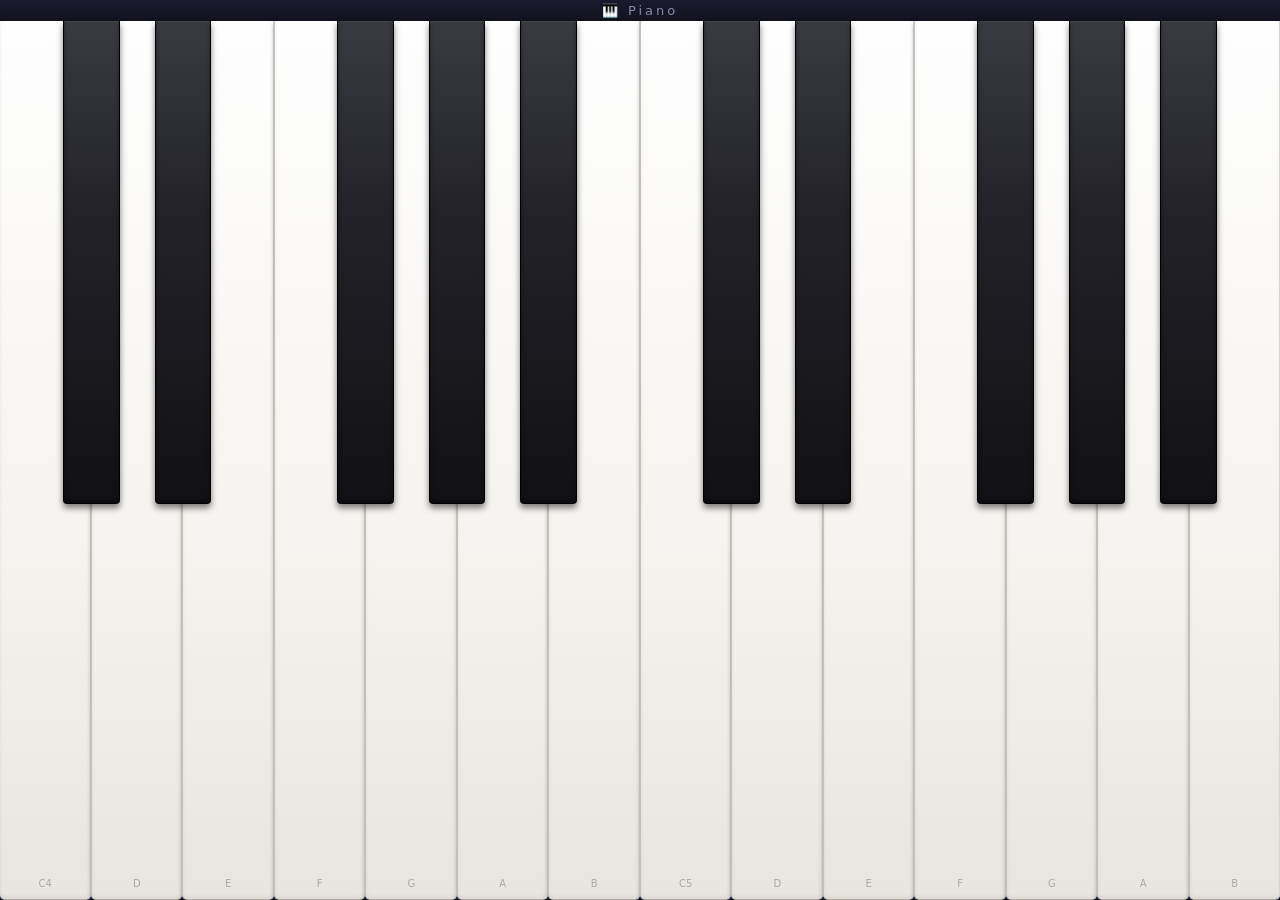
==== apps/piano/index.html @ 43053693 "Refactor portfolio grid to use JS dynamic loading and fix layout issues" ====
<!DOCTYPE html>
<html lang="es">
<head>
    <meta charset="UTF-8">
    <meta name="viewport" content="width=device-width, initial-scale=1.0, maximum-scale=1.0, user-scalable=no">
    <meta name="theme-color" content="#12121f">
    <meta name="apple-mobile-web-app-capable" content="yes">
    <meta name="mobile-web-app-capable" content="yes">
    <meta name="description" content="Piano virtual simple para tocar desde el celular">
    <title>🎹 Piano</title>
    <link rel="stylesheet" href="style.css">
</head>
<body>
    <div id="app">
        <header id="header">
            <h1>🎹 Piano</h1>
            <p class="hint">Teclado: A-L teclas blancas · W,E,T,Y,U,O,P negras</p>
        </header>
        <div id="piano" role="application" aria-label="Piano virtual"></div>
    </div>
    <script src="app.js"></script>
</body>
</html>
---- apps/piano/style.css ----
/* ── Reset & Base ── */
*, *::before, *::after {
    margin: 0;
    padding: 0;
    box-sizing: border-box;
}

html, body {
    height: 100%;
    overflow: hidden;
    overscroll-behavior: none;
    background: #12121f;
    font-family: 'Segoe UI', system-ui, sans-serif;
    user-select: none;
    -webkit-user-select: none;
    touch-action: none;
    -webkit-touch-callout: none;
}

/* ── Layout ── */
#app {
    display: flex;
    flex-direction: column;
    height: 100dvh;
    height: 100vh; /* fallback */
}

#header {
    flex-shrink: 0;
    padding: 6px 12px;
    text-align: center;
    background: linear-gradient(to bottom, #1a1a2e, #12121f);
}

#header h1 {
    font-size: 16px;
    font-weight: 300;
    letter-spacing: 3px;
    color: #8888aa;
}

.hint {
    font-size: 11px;
    color: #555;
    margin-top: 2px;
}

/* ── Piano Container ── */
#piano {
    flex: 1;
    display: flex;
    position: relative;
    background: #1a1a2e;
    min-height: 0; /* allow flex shrink */
}

/* ── White Keys ── */
.key {
    -webkit-tap-highlight-color: transparent;
    cursor: pointer;
    transition: background 0.06s, box-shadow 0.06s;
}

.key.white {
    flex: 1;
    display: flex;
    align-items: flex-end;
    justify-content: center;
    padding-bottom: 10px;
    background: linear-gradient(to bottom, #fefefe 0%, #f5f3ef 60%, #e8e5e0 100%);
    border-left: 1px solid #c5c0ba;
    border-bottom: 1px solid #b0aba5;
    border-radius: 0 0 5px 5px;
    box-shadow:
        -1px 0 0 #d8d4d0 inset,
        0 -2px 4px rgba(0, 0, 0, 0.06) inset,
        0 3px 5px rgba(0, 0, 0, 0.25);
    z-index: 1;
}

.key.white:first-child {
    border-left: none;
}

.key.white.active {
    background: linear-gradient(to bottom, #d8e4f8, #c0d0e8);
    box-shadow:
        0 1px 2px rgba(0, 0, 0, 0.2),
        0 0 12px rgba(100, 160, 255, 0.2) inset;
}

/* ── Black Keys ── */
.key.black {
    position: absolute;
    top: 0;
    height: 58%;
    z-index: 2;
    background: linear-gradient(to bottom, #3a3a42 0%, #222228 40%, #111115 100%);
    border: 1px solid #000;
    border-top: none;
    border-radius: 0 0 4px 4px;
    box-shadow:
        0 4px 6px rgba(0, 0, 0, 0.5),
        0 1px 0 rgba(255, 255, 255, 0.06) inset,
        0 -3px 4px rgba(0, 0, 0, 0.4) inset;
}

.key.black.active {
    background: linear-gradient(to bottom, #505058, #333338);
    box-shadow:
        0 2px 3px rgba(0, 0, 0, 0.4),
        0 -1px 2px rgba(0, 0, 0, 0.3) inset;
}

/* ── Labels ── */
.key-label {
    font-size: 10px;
    color: #aaa;
    pointer-events: none;
    line-height: 1;
}

.key.white.active .key-label {
    color: #5577aa;
}

/* ── Landscape (optimizado para celular girado) ── */
@media (orientation: landscape) {
    #header {
        padding: 3px 8px;
    }
    #header h1 {
        font-size: 13px;
    }
    .hint {
        display: none;
    }
    .key.black {
        height: 55%;
    }
}

/* ── Portrait ── */
@media (orientation: portrait) {
    .key.black {
        height: 52%;
    }
    .key-label {
        font-size: 9px;
    }
}

/* ── Pantallas pequeñas ── */
@media (max-width: 480px) {
    .key-label {
        font-size: 8px;
    }
    #header h1 {
        font-size: 13px;
        letter-spacing: 2px;
    }
}

/* ── Ocultar hint en touch ── */
@media (hover: none) and (pointer: coarse) {
    .hint {
        display: none;
    }
}
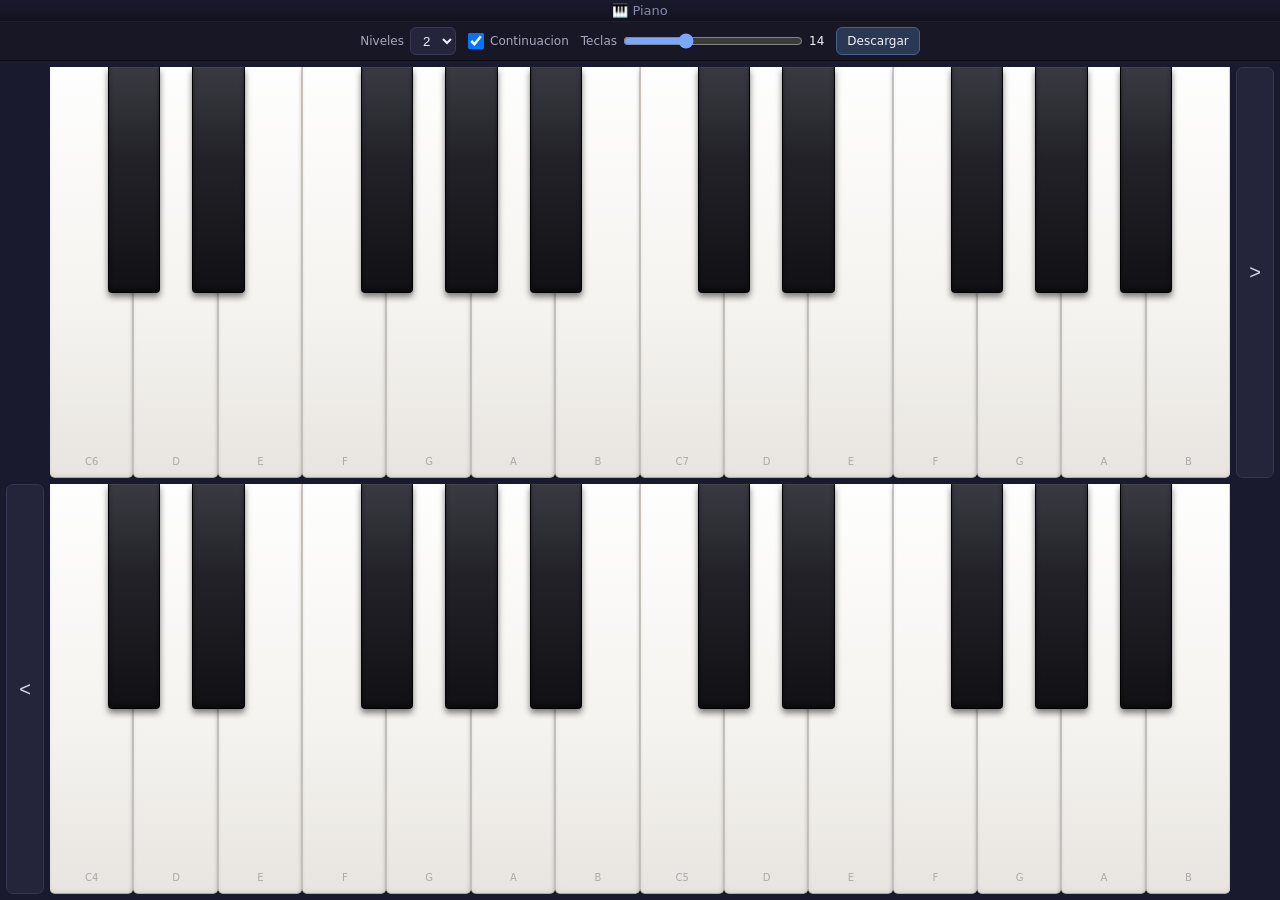
==== commit adaaf214: "Enhance piano app controls and standalone download" ====
--- a/apps/piano/index.html
+++ b/apps/piano/index.html
@@ -16,7 +16,26 @@
             <h1>🎹 Piano</h1>
             <p class="hint">Teclado: A-L teclas blancas · W,E,T,Y,U,O,P negras</p>
         </header>
-        <div id="piano" role="application" aria-label="Piano virtual"></div>
+        <section id="controls" aria-label="Controles del piano">
+            <div class="control-group">
+                <label for="manual-count">Niveles</label>
+                <select id="manual-count">
+                    <option value="1">1</option>
+                    <option value="2" selected>2</option>
+                </select>
+            </div>
+            <label class="toggle-control">
+                <input id="linked-manuals" type="checkbox" checked>
+                <span>Continuacion</span>
+            </label>
+            <div class="control-group range-control">
+                <label for="visible-keys">Teclas</label>
+                <input id="visible-keys" type="range" min="7" max="28" step="1" value="14">
+                <output id="visible-keys-value" for="visible-keys">14</output>
+            </div>
+            <button id="download-app" type="button">Descargar</button>
+        </section>
+        <main id="manuals" role="application" aria-label="Piano virtual"></main>
     </div>
     <script src="app.js"></script>
 </body>
--- a/apps/piano/style.css
+++ b/apps/piano/style.css
@@ -35,7 +35,7 @@
 #header h1 {
     font-size: 16px;
     font-weight: 300;
-    letter-spacing: 3px;
+    letter-spacing: 0;
     color: #8888aa;
 }
 
@@ -45,13 +45,136 @@
     margin-top: 2px;
 }
 
+/* ── Controls ── */
+#controls {
+    flex-shrink: 0;
+    display: flex;
+    align-items: center;
+    justify-content: center;
+    gap: 12px;
+    padding: 8px 12px;
+    background: #171725;
+    border-top: 1px solid rgba(255, 255, 255, 0.04);
+    border-bottom: 1px solid rgba(0, 0, 0, 0.35);
+    color: #a7a7bd;
+    font-size: 12px;
+}
+
+.control-group,
+.toggle-control {
+    display: inline-flex;
+    align-items: center;
+    gap: 6px;
+    min-height: 28px;
+}
+
+.control-group label,
+.toggle-control span {
+    white-space: nowrap;
+}
+
+select,
+input[type="range"] {
+    accent-color: #7aa7ff;
+}
+
+select {
+    height: 28px;
+    padding: 0 8px;
+    color: #efeff7;
+    background: #24243a;
+    border: 1px solid #393956;
+    border-radius: 6px;
+}
+
+#download-app {
+    height: 28px;
+    padding: 0 10px;
+    color: #efeff7;
+    background: #2b3854;
+    border: 1px solid #48618d;
+    border-radius: 6px;
+    font: inherit;
+    cursor: pointer;
+}
+
+#download-app:active {
+    background: #35476a;
+}
+
+.toggle-control input {
+    width: 16px;
+    height: 16px;
+}
+
+.range-control input {
+    width: min(28vw, 180px);
+}
+
+#visible-keys-value {
+    min-width: 2ch;
+    color: #efeff7;
+    text-align: right;
+}
+
 /* ── Piano Container ── */
-#piano {
+#manuals {
     flex: 1;
+    display: grid;
+    gap: 6px;
+    padding: 6px;
+    background: #1a1a2e;
+    min-height: 0; /* allow flex shrink */
+}
+
+#manuals.single {
+    grid-template-rows: 1fr;
+}
+
+#manuals.double {
+    grid-template-rows: 1fr 1fr;
+}
+
+.manual {
+    min-height: 0;
+    display: grid;
+    grid-template-columns: 38px minmax(0, 1fr) 38px;
+    gap: 6px;
+}
+
+.manual.hidden {
+    display: none;
+}
+
+.manual-shift {
+    display: grid;
+    place-items: center;
+    min-width: 0;
+    min-height: 0;
+    color: #d8d8e8;
+    background: #24243a;
+    border: 1px solid #363650;
+    border-radius: 7px;
+    font-size: 20px;
+    line-height: 1;
+    cursor: pointer;
+}
+
+.manual-shift:active {
+    background: #30304a;
+}
+
+.manual-shift.shift-hidden {
+    visibility: hidden;
+    pointer-events: none;
+}
+
+.keyboard {
     display: flex;
     position: relative;
-    background: #1a1a2e;
-    min-height: 0; /* allow flex shrink */
+    min-width: 0;
+    min-height: 0;
+    overflow: hidden;
 }
 
 /* ── White Keys ── */
@@ -135,6 +258,9 @@
     .hint {
         display: none;
     }
+    #controls {
+        padding: 5px 8px;
+    }
     .key.black {
         height: 55%;
     }
@@ -152,6 +278,23 @@
 
 /* ── Pantallas pequeñas ── */
 @media (max-width: 480px) {
+    #controls {
+        flex-wrap: wrap;
+        gap: 8px;
+        padding: 7px 8px;
+        font-size: 11px;
+    }
+    .range-control input {
+        width: 84px;
+    }
+    .manual {
+        grid-template-columns: 32px minmax(0, 1fr) 32px;
+        gap: 4px;
+    }
+    .manual-shift {
+        font-size: 17px;
+        border-radius: 6px;
+    }
     .key-label {
         font-size: 8px;
     }
